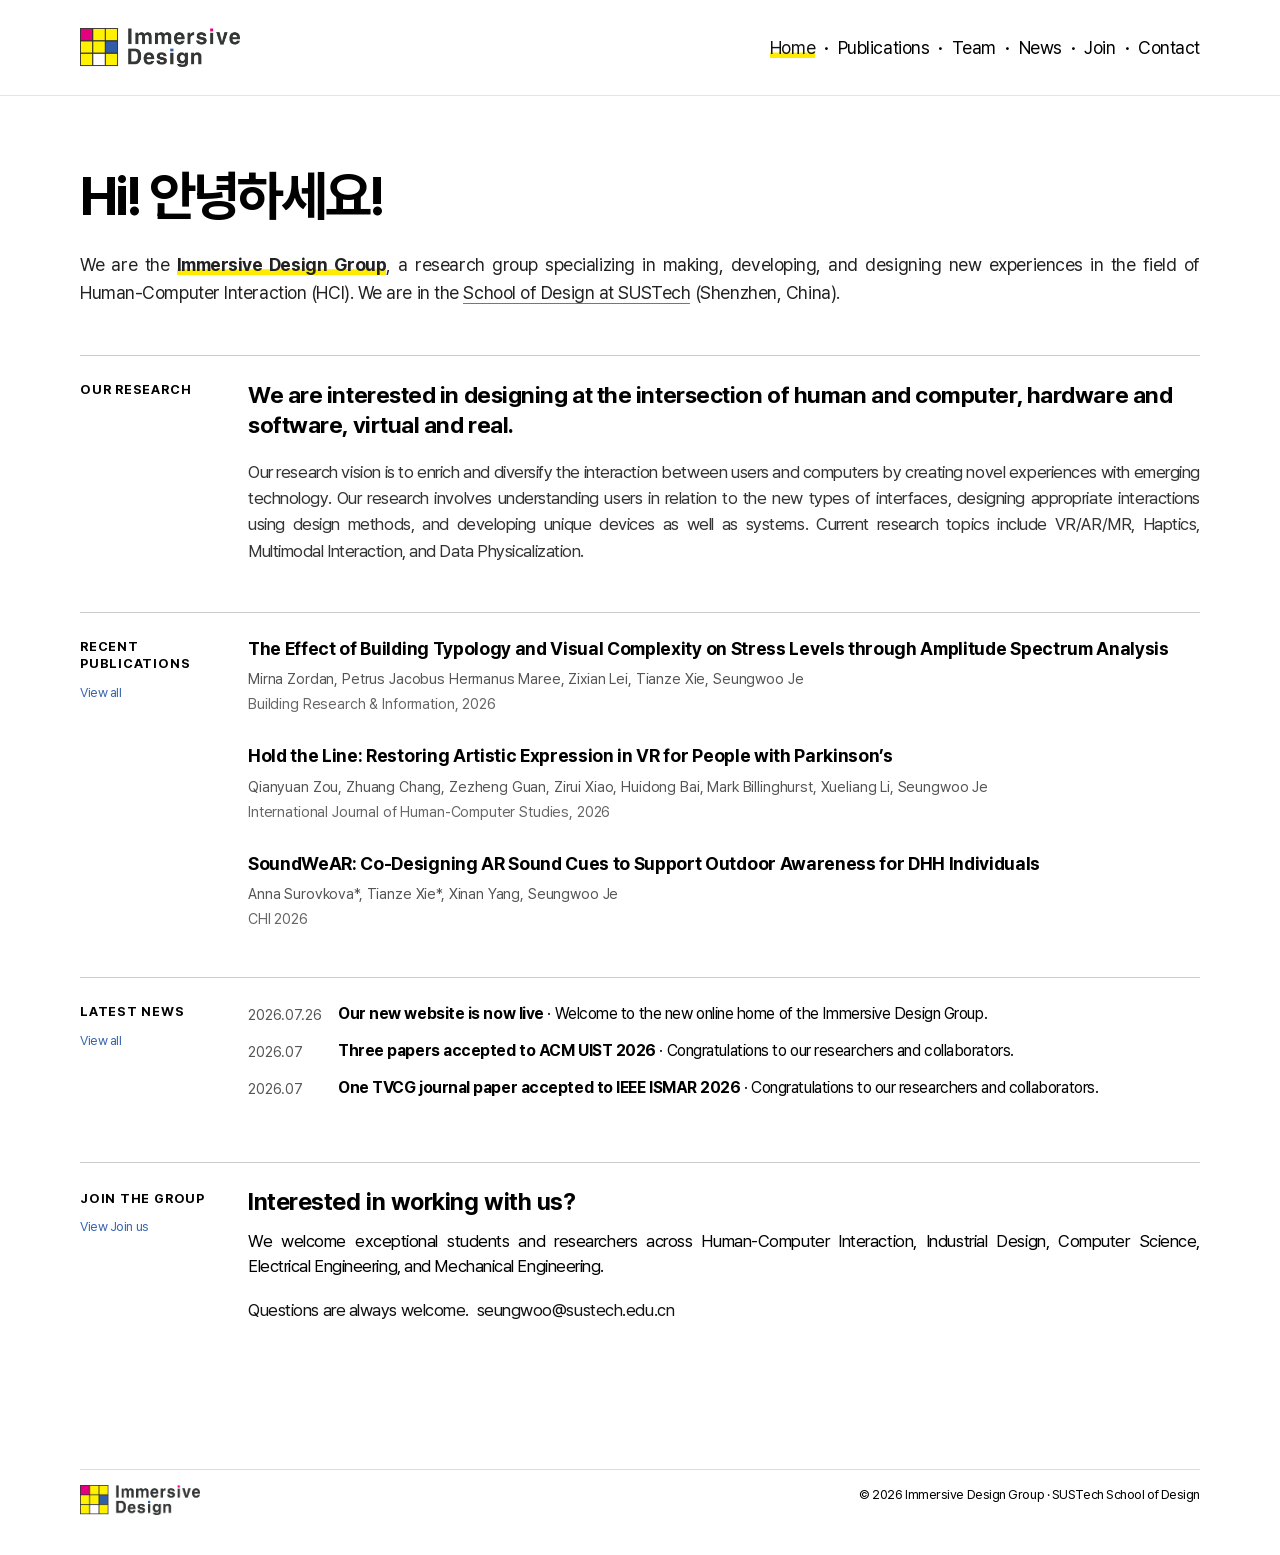
==== index.html @ 9f1e0d4a "Update 2026 conference news and shared feed" ====
<!doctype html>
<html lang="en">
<head>
  <meta charset="UTF-8">
  <meta name="viewport" content="width=device-width,initial-scale=1">
  <title>Immersive Design Group — SUSTech</title>
  <link rel="stylesheet" href="wonder.css">
  <link rel="stylesheet" href="header-motion.css">
  <link rel="stylesheet" href="intro.css">
  <link rel="stylesheet" href="intro-width.css">
  <link rel="stylesheet" href="divider-consistency.css">
<link rel="stylesheet" href="typography.css"><link rel="stylesheet" href="font-base.css"><link rel="stylesheet" href="rhythm.css"><link rel="stylesheet" href="home-layout.css"><link rel="stylesheet" href="home-polish.css"><link rel="stylesheet" href="interaction-fixes.css"><link rel="stylesheet" href="publication-home-tune.css"><link rel="stylesheet" href="nav-active.css"><link rel="stylesheet" href="longform.css"></head>
<body>
  <header class="w-header">
    <a href="index.html"><img src="assets/idg-logo.png" alt="Immersive Design Group"></a>
    <nav><a href="index.html">Home</a><i>·</i><a href="publications.html">Publications</a><i>·</i><a href="people.html">People</a><i>·</i><a href="showcase.html">Showcase</a><i>·</i><a href="news.html">News</a><i>·</i><a href="join.html">Join</a><i>·</i><a href="contact.html">Contact</a></nav>
  </header>
  <main class="w-main">
    <section class="w-hero intro-hero">
      <h1>Hi! 안녕하세요!</h1>
      <p>We are the <strong>Immersive Design Group</strong>, a research group specializing in making, developing, and designing new experiences in the field of Human-Computer Interaction (HCI). We are in the <a href="https://designschool.sustech.edu.cn/">School of Design at SUSTech</a> (Shenzhen, China).</p>
    </section>
    <section class="w-section research-intro">
      <header><h2>Our Research</h2></header>
      <p class="research-statement"><strong>We are interested in designing at the intersection of human and computer, hardware and software, virtual and real.</strong></p>
      <p>Our research vision is to enrich and diversify the interaction between users and computers by creating novel experiences with emerging technology. Our research involves understanding users in relation to the new types of interfaces, designing appropriate interactions using design methods, and developing unique devices as well as systems. Current research topics include VR/AR/MR, Haptics, Multimodal Interaction, and Data Physicalization.</p>
    </section>
    <section class="w-section">
      <header><h2>Recent Publications</h2><a href="publications.html">View all</a></header>
      <div class="w-pubs" data-content="publications"></div>
    </section>
    <section class="w-section">
      <header><h2>Latest News</h2><a href="news.html">View all</a></header>
      <div class="w-news" data-content="news"></div>
    </section>
    <section class="w-section recruitment">
      <div class="recruitment-side"><p class="recruitment-label">Join the group</p><div class="recruitment-actions"><a href="join.html">View Join us</a></div></div>
      <div class="recruitment-content">
        <h2>Interested in working with us?</h2>
        <p>We welcome exceptional students and researchers across Human-Computer Interaction, Industrial Design, Computer Science, Electrical Engineering, and Mechanical Engineering.</p>
        <p class="friendly-note">Questions are always welcome. <span>seungwoo@sustech.edu.cn</span></p>
      </div>
    </section>
  </main>
  <footer class="w-footer"><img src="assets/idg-logo.png" alt=""><p>© 2026 Immersive Design Group · SUSTech School of Design</p></footer>
  <script src="content-data.js?v=20260726"></script><script src="site-render.js?v=20260726"></script><script src="header.js"></script>
</body>
</html>
---- wonder.css ----
:root{--site-width:1120px;--home-width:1000px;--page-pad:40px;--section-gap:58px;--rule:#ddd;--accent:#555;--image-ratio:5/3}*{box-sizing:border-box}body{margin:0;background:#fff;color:#000;font-family:Arial,Helvetica,sans-serif;letter-spacing:-.025em}a{color:inherit}.w-header,.w-main,.w-footer{width:min(1120px,calc(100% - 80px));margin-left:auto;margin-right:auto}.w-header{padding-top:72px;margin-bottom:88px;display:flex;align-items:center;justify-content:space-between}.w-header>a img{display:block;width:clamp(180px,23vw,300px);height:auto}.w-header nav{display:flex;align-items:center;flex-wrap:wrap;justify-content:flex-end}.w-header nav a{font-size:18px;text-decoration:none}.w-header nav a:hover,.w-section header a:hover{color:#555}.w-header nav i{font-style:normal;font-size:20px;margin:0 9px}.w-hero{text-align:center;max-width:920px;margin:0 auto 90px}.w-hero h1{font-size:54px;line-height:1.05;letter-spacing:-.055em;margin:0 auto 22px}.w-hero h1 em{font-style:normal;color:#555}.w-hero p{font-size:20px;line-height:1.55;max-width:850px;margin:0 auto}.w-hero>a{display:inline-block;margin-top:20px;color:#555;font-size:17px;text-decoration:none}.w-section{max-width:1000px;margin:58px auto 0;padding-top:14px;border-top:1px solid #ddd}.w-section header{display:flex;align-items:baseline;justify-content:space-between;margin-bottom:28px}.w-section header h2{font-size:30px;margin:0;letter-spacing:-.045em}.w-section header a{color:#555;text-decoration:none;font-size:17px}.w-grid{display:grid;grid-template-columns:repeat(4,1fr);gap:16px}.w-grid article h3{text-align:center;font-size:17px;margin:8px 0}.w-image{aspect-ratio:5/3;display:grid;place-items:center;font-size:24px;font-weight:bold;background:#eee;overflow:hidden}.ar{background:#dce5fa}.wings{background:#ffeb00}.city{background:#ffeb00}.body{background:#dce5f5}.w-pubs{display:flex;flex-direction:column;gap:19px}.w-pubs h3{font-size:18px;line-height:1.4;margin:0}.w-pubs p{font-size:17px;color:#555;margin:4px 0}.w-pubs b{font-size:17px;color:#555;font-weight:400}.w-news a{display:grid;grid-template-columns:100px 1fr;gap:18px;text-decoration:none;padding-bottom:14px;font-size:17px;line-height:1.4}.w-news time{color:#666}.w-news a:hover span{color:#555}.w-footer{margin-top:120px;margin-bottom:40px;padding-top:15px;border-top:1px solid #ddd;display:flex;justify-content:space-between;align-items:flex-start}.w-footer img{width:clamp(90px,10vw,120px);height:auto}.w-footer p{font-size:14px;margin:0}.contact-head{max-width:800px;margin-bottom:80px}.contact-head h1{font-size:54px;margin:0 0 24px}.contact-head p{font-size:24px;line-height:1.4}.contact-grid{border-top:1px solid #ddd}.contact-grid article{display:grid;grid-template-columns:150px 1.2fr 1fr;gap:30px;padding:32px 0;border-bottom:1px solid #ddd;align-items:start}.contact-grid small{font-size:12px;color:#666}.contact-grid h2{font-size:23px;margin:0}.contact-grid p{font-size:16px;line-height:1.5;margin:0}.contact-grid article>a{grid-column:2;font-size:15px;color:#555}@media(max-width:900px){.w-header,.w-main,.w-footer{width:calc(100% - 44px)}.w-header{padding-top:35px;margin-bottom:55px;flex-direction:column;gap:24px}.w-header>a img{width:clamp(190px,55vw,260px)}.w-header nav{justify-content:center}.w-header nav a{font-size:16px}.w-grid{grid-template-columns:1fr 1fr}.contact-grid article{grid-template-columns:1fr}.contact-grid article>a{grid-column:1}}@media(max-width:560px){.w-hero h1{font-size:38px}.w-hero p{font-size:18px}.w-grid{grid-template-columns:1fr}.w-section header{align-items:flex-start;flex-direction:column;gap:8px}.w-news a{grid-template-columns:1fr;gap:4px}.w-footer{flex-direction:column;gap:18px}.w-footer p{line-height:1.4}}
a{color:inherit}.w-header nav a:hover,.w-news a:hover span{color:#3965b0}.w-section header a,.w-hero>a,.contact-grid article>a{color:#3965b0}.w-hero h1 em,.w-pubs b{color:#111}.ar,.body{background:#eee}.research-intro>p{max-width:900px;font-size:19px;line-height:1.55;margin:0 0 18px}.research-intro .research-statement{font-size:25px;line-height:1.35;margin-bottom:22px}
---- header-motion.css ----
.w-header {
  position: sticky;
  top: 0;
  z-index: 1000;
  width: 100%;
  min-height: 96px;
  margin-bottom: 72px;
  padding: 22px max(40px, calc((100vw - 1120px) / 2));
  background: rgba(255, 255, 255, 0.96);
  border-bottom: 1px solid #e5e5e5;
  backdrop-filter: blur(12px);
  -webkit-backdrop-filter: blur(12px);
}

.w-header > a {
  display: flex;
  align-items: center;
  flex: 0 0 auto;
}

.w-header > a img,
.w-header.is-scrolled > a img {
  display: block;
  width: 160px;
  height: auto;
  transition: none;
}

.mobile-menu-button {
  display: none;
}

@media (max-width: 900px) {
  .w-header {
    display: grid;
    grid-template-columns: 1fr auto;
    align-items: center;
    gap: 0;
    min-height: 80px;
    margin-bottom: 44px;
    padding: 16px 22px;
  }

  .w-header > a {
    justify-self: start;
  }

  .w-header > a img,
  .w-header.is-scrolled > a img {
    width: 150px;
  }

  .mobile-menu-button {
    display: block;
    width: 40px;
    height: 40px;
    padding: 8px;
    border: 0;
    background: transparent;
    cursor: pointer;
  }

  .mobile-menu-button span {
    display: block;
    width: 24px;
    height: 1.5px;
    margin: 5px 0;
    background: #111;
    transition: transform .2s, opacity .2s;
  }

  .mobile-menu-button.is-open span:nth-child(1) {
    transform: translateY(6.5px) rotate(45deg);
  }

  .mobile-menu-button.is-open span:nth-child(2) {
    opacity: 0;
  }

  .mobile-menu-button.is-open span:nth-child(3) {
    transform: translateY(-6.5px) rotate(-45deg);
  }

  .w-header nav {
    display: none;
    grid-column: 1 / -1;
    width: 100%;
    padding: 20px 0 6px;
    margin-top: 14px;
    justify-content: flex-start;
    border-top: 1px solid #ddd;
  }

  .w-header nav.is-open {
    display: flex;
  }

  .w-header nav i {
    margin: 0 7px;
  }
}

@media (prefers-reduced-motion: reduce) {
  .mobile-menu-button span {
    transition: none;
  }
}
---- intro.css ----
.intro-hero{max-width:1000px;margin-bottom:72px;text-align:left}.intro-hero h1{margin:0 0 26px;font-size:clamp(46px,6vw,70px);font-weight:700;letter-spacing:-.055em}.intro-hero>p{max-width:850px;margin:0;font-size:21px;line-height:1.5;color:#222}.intro-hero a{color:#3965b0;text-decoration:none}.intro-hero a:hover{text-decoration:underline}.research-intro{padding-top:16px}.research-intro>p{max-width:880px;font-size:18px;line-height:1.55;margin:0 0 16px;color:#333}.research-intro .research-statement{font-size:27px;line-height:1.3;margin-bottom:18px;color:#000}.recruitment{display:grid;grid-template-columns:170px 1fr;gap:32px;max-width:1000px;margin-top:64px!important;padding:32px 0 8px!important;border-top:2px solid #111}.recruitment-label{margin:3px 0 0!important;font-size:13px!important;font-weight:700;text-transform:uppercase;letter-spacing:.06em}.recruitment-content{max-width:680px}.recruitment-content h2{font-size:30px;line-height:1.2;margin:0 0 14px}.recruitment-content>p{font-size:17px;line-height:1.5;margin:0 0 18px}.recruitment-actions{display:flex;flex-wrap:wrap;gap:10px;margin:22px 0 18px}.recruitment-actions a{display:inline-block;padding:10px 14px;border:1px solid #3965b0;color:#3965b0;text-decoration:none;font-size:15px}.recruitment-actions a:first-child{background:#3965b0;color:#fff}.recruitment-actions a:hover{background:#ffeb00;border-color:#ffeb00;color:#111}.friendly-note{font-size:14px!important;color:#666!important}@media(max-width:720px){.intro-hero{margin-bottom:56px}.intro-hero>p{font-size:18px}.research-intro .research-statement{font-size:23px}.recruitment{grid-template-columns:1fr;gap:14px}.recruitment-content h2{font-size:26px}}
---- intro-width.css ----
.intro-hero>p{width:100%;max-width:none}
---- divider-consistency.css ----
.w-main>.w-section,.w-main>.w-section.recruitment{border-top:1px solid #ccc!important}
---- typography.css ----
:root{--type-page:54px;--type-section:30px;--type-card:18px;--type-body:18px;--type-meta:15px;--type-small:13px;--leading-body:1.55}body{font-size:var(--type-body);line-height:var(--leading-body)}.w-header nav a,.nav nav a{font-size:18px;line-height:1.2}.w-hero h1,.list-head h1,.contact-head h1,.text-page h1,.page-hero h1{font-size:var(--type-page);line-height:1.05}.w-section header h2,.year-group>h2,.people-section>h2,.text-page h2,.group-label,.section-title h2,.pub-title h2{font-size:var(--type-section);line-height:1.15}.w-grid h3,.w-pubs h3,.paper h3,.person h3,.showcase-card h2,.news-cards h2,.pub-card h2{font-size:var(--type-card);line-height:1.4}.w-hero p,.research-intro>p,.text-page p,.contact-head p,.contact-grid p,.paper p,.person p,.showcase-card p,.news-cards p,.pub-card p{font-size:var(--type-body);line-height:var(--leading-body)}.w-pubs p,.w-pubs b,.paper b,.w-news a,.contact-grid h2{font-size:var(--type-body)}.label,.kicker,time,small,.venue,.authors,.showcase-card small,.news-cards small{font-size:var(--type-small)}.w-section header a,.doi-link,.text-contact a,.contact-grid article>a{font-size:var(--type-meta)}.w-footer p,footer p{font-size:var(--type-small)}.friendly-note{font-size:var(--type-body);color:#222}@media(max-width:640px){:root{--type-page:40px;--type-section:26px;--type-card:18px;--type-body:17px;--type-meta:15px;--type-small:13px}.w-header nav a,.nav nav a{font-size:16px}}
---- font-base.css ----
@font-face{font-family:Pretendard;src:url('assets/fonts/PretendardVariable.woff2') format('woff2-variations');font-weight:45 920;font-style:normal;font-display:swap}html,body,button,input,textarea,select{font-family:Pretendard,Arial,sans-serif!important}
---- rhythm.css ----
body{line-height:1.5}.w-main p,.text-page p,.contact-grid p,.news-copy p{line-height:1.55}.w-hero h1,.list-head h1,.contact-head h1,.text-page h1,.news-head h1{line-height:1.06}.w-section{margin-top:56px;padding-top:16px}.w-section header{margin-bottom:22px}.w-section h2,.people-section h2,.year-group>h2,.text-page h2{line-height:1.18}.research-intro>p{line-height:1.55}.research-intro .research-statement{line-height:1.3;margin-bottom:18px}.w-pubs{gap:0}.w-pubs article{margin:0 0 22px}.w-pubs article:last-child{margin-bottom:0}.w-pubs h3{line-height:1.35;margin:0 0 4px}.w-pubs p,.w-pubs b{line-height:1.42}.w-news a{line-height:1.4;padding:4px 0 12px}.paper{margin-bottom:28px}.paper h3{line-height:1.35}.paper p,.paper b{line-height:1.42}.person p,.showcase-card p{line-height:1.45}
---- home-layout.css ----
.w-main>.w-section{display:grid;grid-template-columns:150px minmax(0,1fr);column-gap:18px;align-items:start;margin-top:56px;padding:32px 0 8px;border-top:1px solid #ccc}.w-main>.w-section>header{display:block;margin:2px 0 0}.w-main>.w-section>header h2,.recruitment-label{font-size:13px;line-height:1.3;font-weight:700;text-transform:uppercase;letter-spacing:.06em;margin:0}.w-main>.w-section>header a{display:block;margin-top:10px;font-size:13px}.research-intro>p,.w-main>.w-section>.w-pubs,.w-main>.w-section>.w-news,.w-main>.w-section>.recruitment-content{grid-column:2}.research-intro .research-statement{font-size:28px;line-height:1.28;margin:0 0 18px}.research-intro>p:last-child{font-size:17px;line-height:1.55;margin:0}.w-pubs article{margin-bottom:24px}.w-pubs article:last-child{margin-bottom:0}.w-pubs h3{font-size:18px;line-height:1.35;margin-bottom:4px}.w-pubs p,.w-pubs b{font-size:16px;line-height:1.45}.home-news-row{display:grid;grid-template-columns:82px minmax(0,1fr);gap:8px;padding:0 0 14px;font-size:16px;line-height:1.45}.home-news-row time{font-size:13px;color:#666;padding-top:2px}.home-news-row span{min-width:0}.recruitment{margin-top:64px!important;padding-top:32px!important;border-top:1px solid #111!important}.recruitment-side{grid-column:1}.recruitment-label{margin:2px 0 0!important}.recruitment-actions{margin:14px 0 0}.recruitment-actions a{display:inline-block;padding:8px 10px;background:#3965b0;color:#fff;text-decoration:none;font-size:13px;line-height:1.25}.recruitment-actions a:hover{background:#ffeb00;color:#111}.recruitment-content{max-width:680px}.recruitment-content h2{font-size:30px;line-height:1.2;margin:0 0 14px}.recruitment-content>p{font-size:17px;line-height:1.5;margin:0 0 18px}.friendly-note{font-size:15px!important;color:#555!important}.friendly-note span{margin-left:4px;color:#555}@media(max-width:720px){.w-main>.w-section{grid-template-columns:1fr;row-gap:18px;padding-top:24px}.research-intro>p,.w-main>.w-section>.w-pubs,.w-main>.w-section>.w-news,.w-main>.w-section>.recruitment-content,.recruitment-side{grid-column:1}.w-main>.w-section>header a{display:inline-block;margin-left:10px}.home-news-row{grid-template-columns:68px minmax(0,1fr);gap:6px}.research-intro .research-statement{font-size:23px}.recruitment-actions{margin-top:10px}}
---- home-polish.css ----
.intro-hero>p>strong{font-weight:700;box-shadow:inset 0 -.32em 0 #ffeb00}.intro-hero>p>a{color:inherit!important;text-decoration:none!important;border-bottom:1px solid #777}.intro-hero>p>a:hover{color:inherit!important;border-bottom-color:#111}.intro-hero{margin-bottom:48px}.w-main>.w-section{margin-top:40px;padding-top:24px}.research-intro .research-statement{font-size:23px;line-height:1.32}.w-pubs h3{margin:0 0 1px!important;line-height:1.3}.w-pubs p{margin:0!important;line-height:1.35}.w-pubs b{display:block;margin:0!important;line-height:1.35}.recruitment{margin-top:40px!important;padding-top:24px!important}.recruitment-content h2{font-size:24px;line-height:1.25;margin-bottom:12px}.recruitment-actions{margin:10px 0 0!important}.recruitment-actions a,.recruitment-actions a:hover{display:block!important;margin:0!important;padding:0!important;border:0!important;background:transparent!important;color:#3965b0!important;font-size:13px!important;line-height:1.3!important;text-decoration:none!important;box-shadow:none!important}.recruitment-actions a:hover{text-decoration:underline!important}.friendly-note{font-size:17px!important;line-height:1.5!important;color:#111!important;margin-top:16px!important}.friendly-note span{color:#111;margin-left:4px}@media(max-width:720px){.intro-hero{margin-bottom:40px}.w-main>.w-section{margin-top:32px;padding-top:20px}.research-intro .research-statement{font-size:21px}.recruitment{margin-top:32px!important}.recruitment-content h2{font-size:22px}}
---- interaction-fixes.css ----
.intro-hero>p>a:hover{color:#3965b0!important;border-bottom-color:#3965b0}.w-main>.w-section>header>a{color:#3965b0!important;cursor:pointer;text-decoration:none;text-underline-offset:3px}.w-main>.w-section>header>a:hover,.w-main>.w-section>header>a:focus-visible{color:#3965b0!important;text-decoration:underline}@media(max-width:720px){.w-main>.w-section>header{display:flex;align-items:baseline;gap:10px;flex-wrap:wrap}.w-main>.w-section>header a{display:inline-block;margin:0;font-size:13px}}
---- publication-home-tune.css ----
.w-pubs article{margin:0 0 30px}.w-pubs article:last-child{margin-bottom:0}.w-pubs h3{font-size:18px!important;line-height:1.35!important;font-weight:700!important;letter-spacing:-.018em!important;margin:0 0 7px!important}.w-pubs p{font-size:14.5px!important;line-height:1.45!important;font-weight:400!important;letter-spacing:-.01em!important;color:#555!important;margin:0 0 4px!important}.w-pubs b{display:block;font-size:14.5px!important;line-height:1.45!important;font-weight:400!important;letter-spacing:-.01em!important;color:#666!important;margin:0!important}.home-news-row time{font-size:14.5px!important;line-height:1.45!important;font-weight:400!important;letter-spacing:-.01em!important;color:#555!important}@media(max-width:640px){.w-pubs h3{font-size:17px!important;line-height:1.38!important}.w-pubs p,.w-pubs b,.home-news-row time{font-size:14px!important;line-height:1.45!important}}
---- nav-active.css ----
.w-header nav a.is-active{color:#111;box-shadow:inset 0 -.3em 0 #ffeb00}
---- longform.css ----
.intro-hero>p,.research-intro>p:last-child,.recruitment-content>p:not(.friendly-note),.text-page>p:not(.text-contact),.contact-head>p,.contact-grid article>p,.list-head>p,.pi-bio,.news-copy>p:last-child{text-align:justify;text-justify:inter-word;hyphens:none;-webkit-hyphens:none;word-break:normal;overflow-wrap:normal}
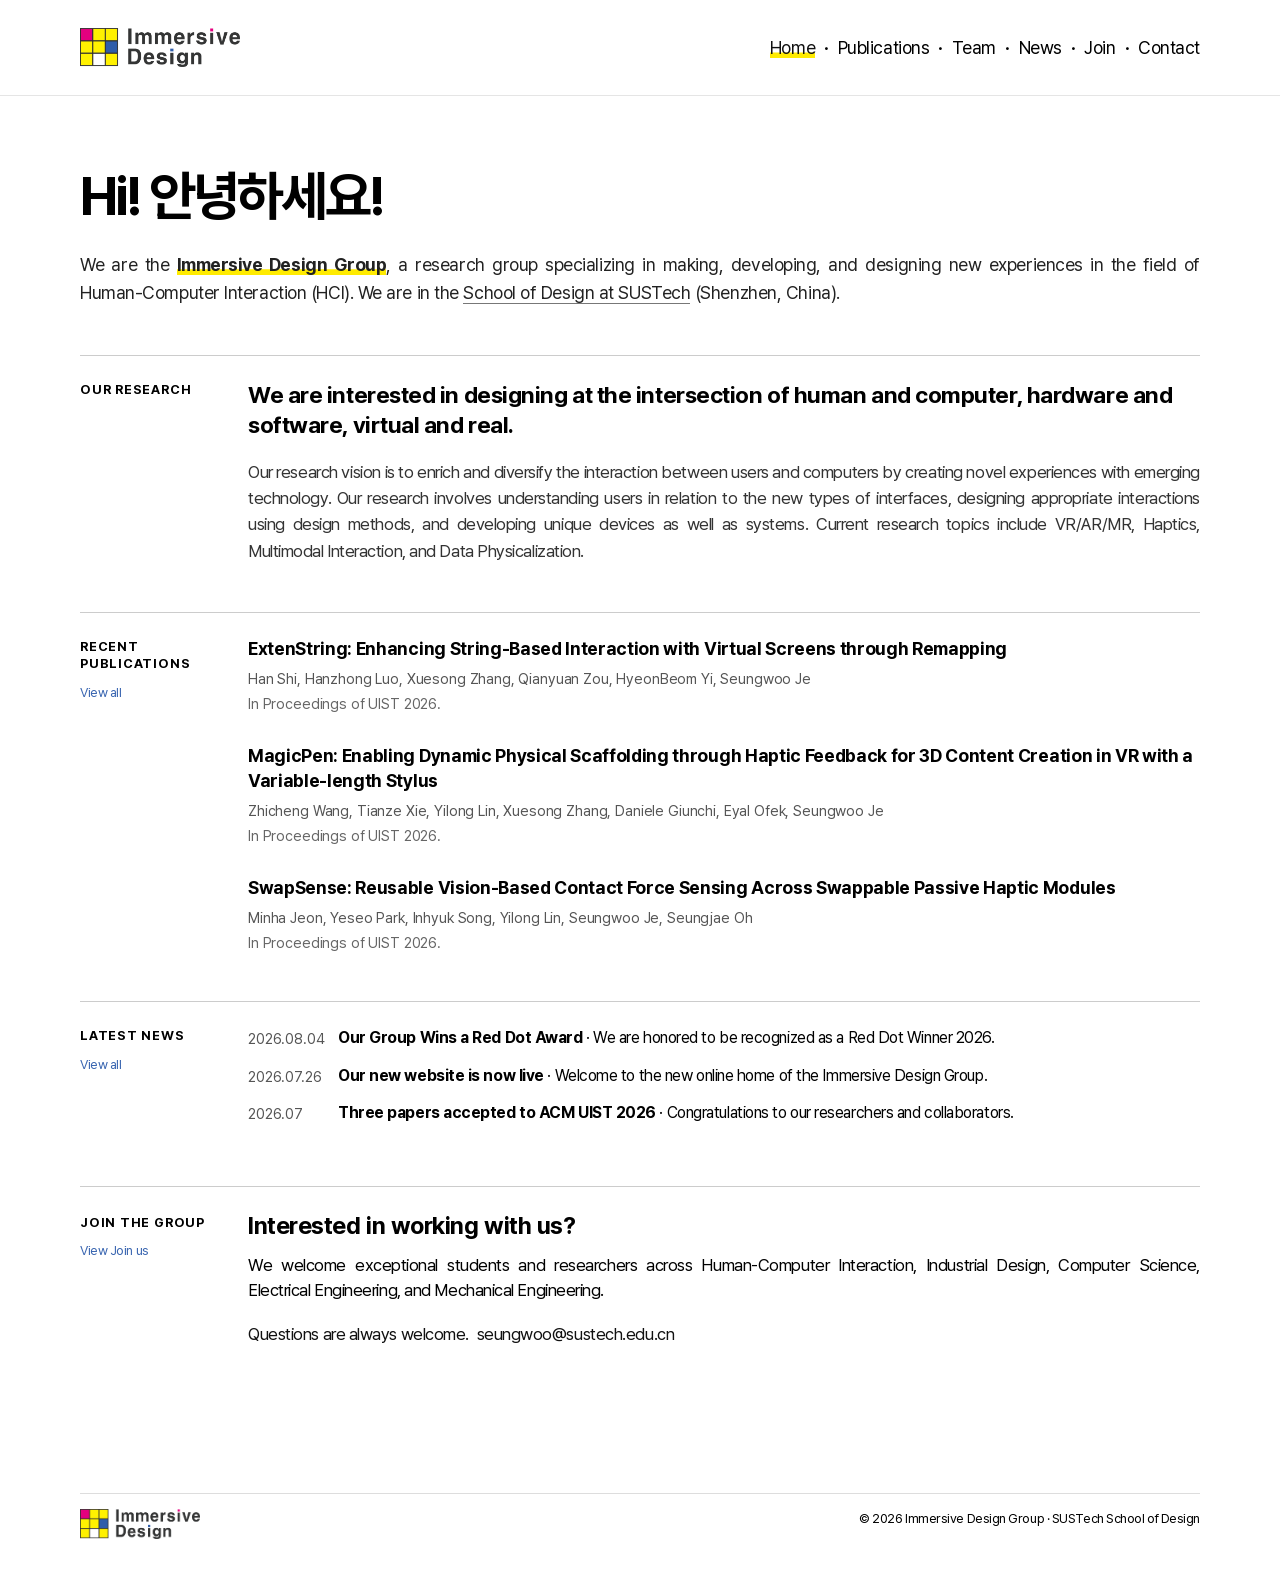
==== commit fade4be4: "Add IDG favicon" ====
--- a/index.html
+++ b/index.html
@@ -3,6 +3,7 @@
 <head>
   <meta charset="UTF-8">
   <meta name="viewport" content="width=device-width,initial-scale=1">
+  <link rel="icon" type="image/png" href="assets/favicon.png">
   <title>Immersive Design Group — SUSTech</title>
   <link rel="stylesheet" href="wonder.css">
   <link rel="stylesheet" href="header-motion.css">
@@ -46,3 +47,4 @@
   <script src="content-data.js?v=20260726"></script><script src="site-render.js?v=20260726"></script><script src="header.js"></script>
 </body>
 </html>
+
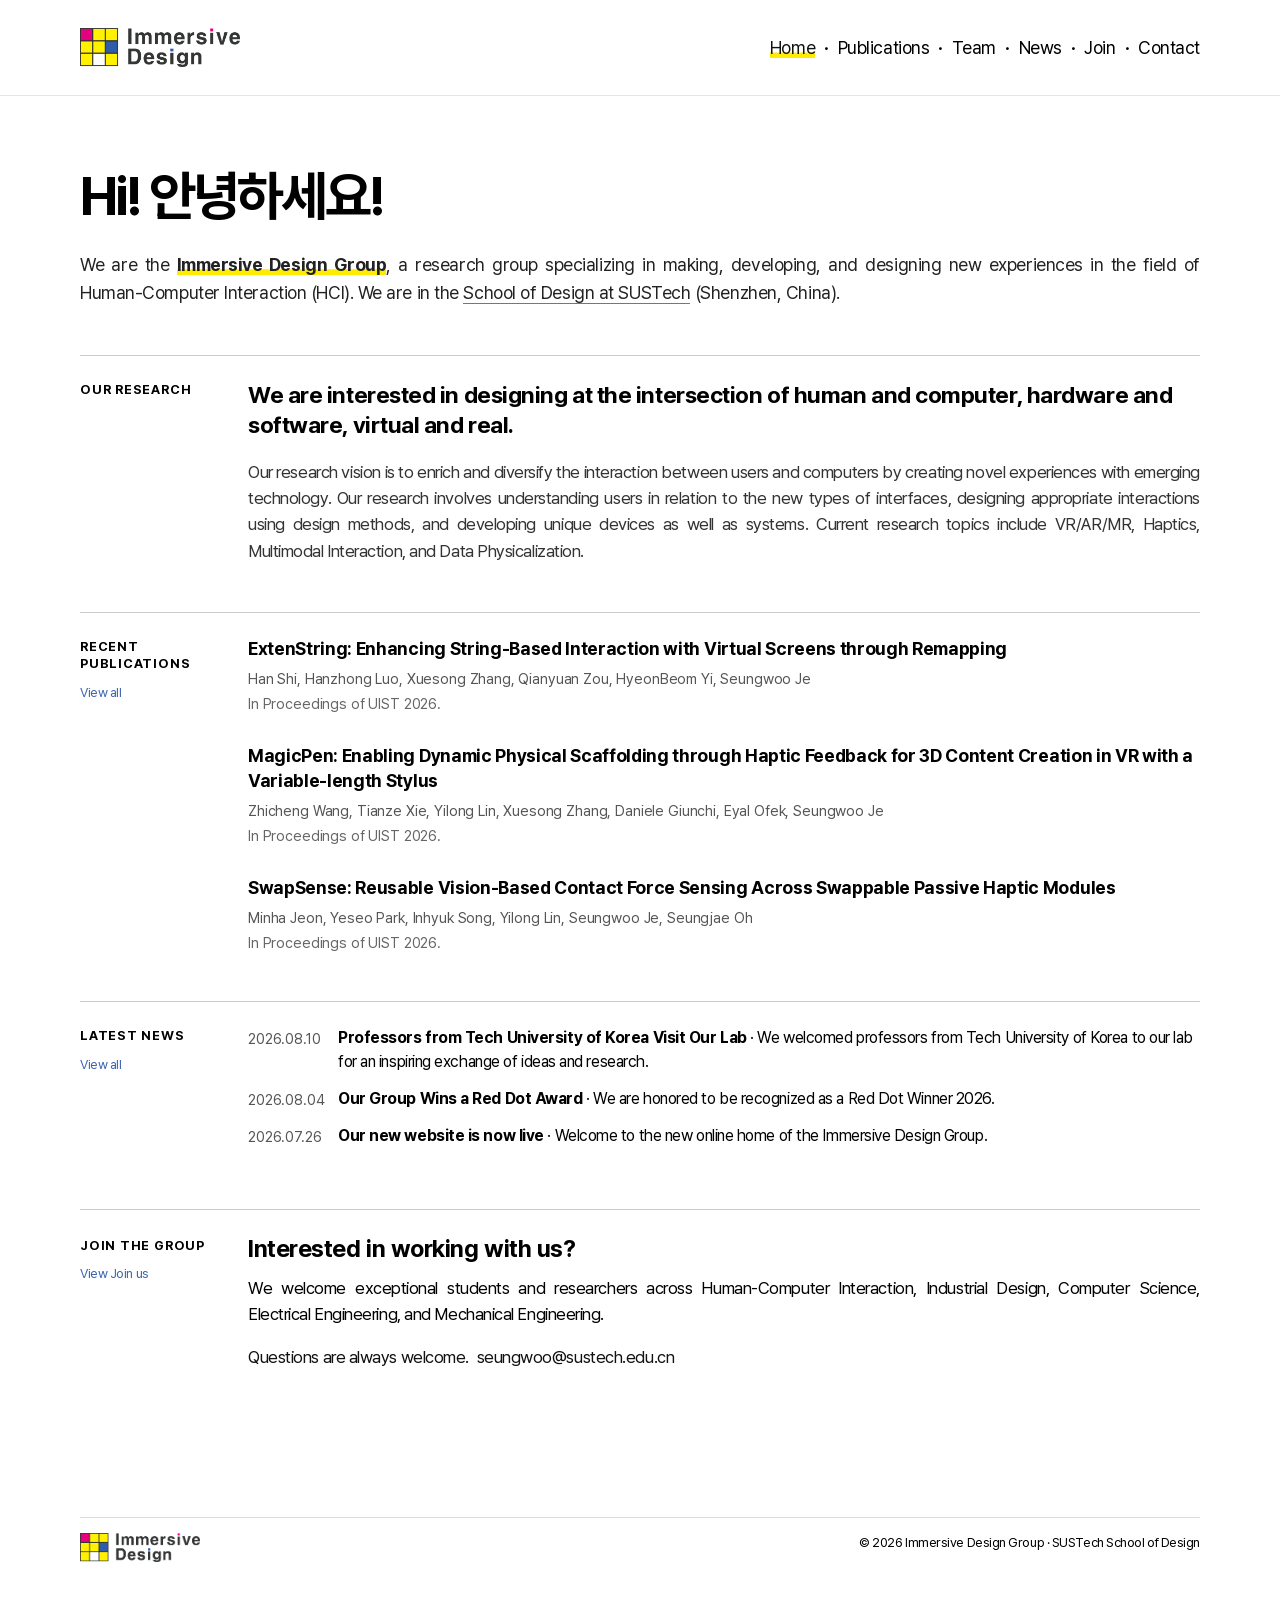
==== commit 94d1dff2: "Add Tech University of Korea lab visit news" ====
--- a/index.html
+++ b/index.html
@@ -44,7 +44,7 @@
     </section>
   </main>
   <footer class="w-footer"><img src="assets/idg-logo.png" alt=""><p>© 2026 Immersive Design Group · SUSTech School of Design</p></footer>
-  <script src="content-data.js?v=20260726"></script><script src="site-render.js?v=20260726"></script><script src="header.js"></script>
+  <script src="content-data.js?v=20260810"></script><script src="site-render.js?v=20260726"></script><script src="header.js"></script>
 </body>
 </html>
 
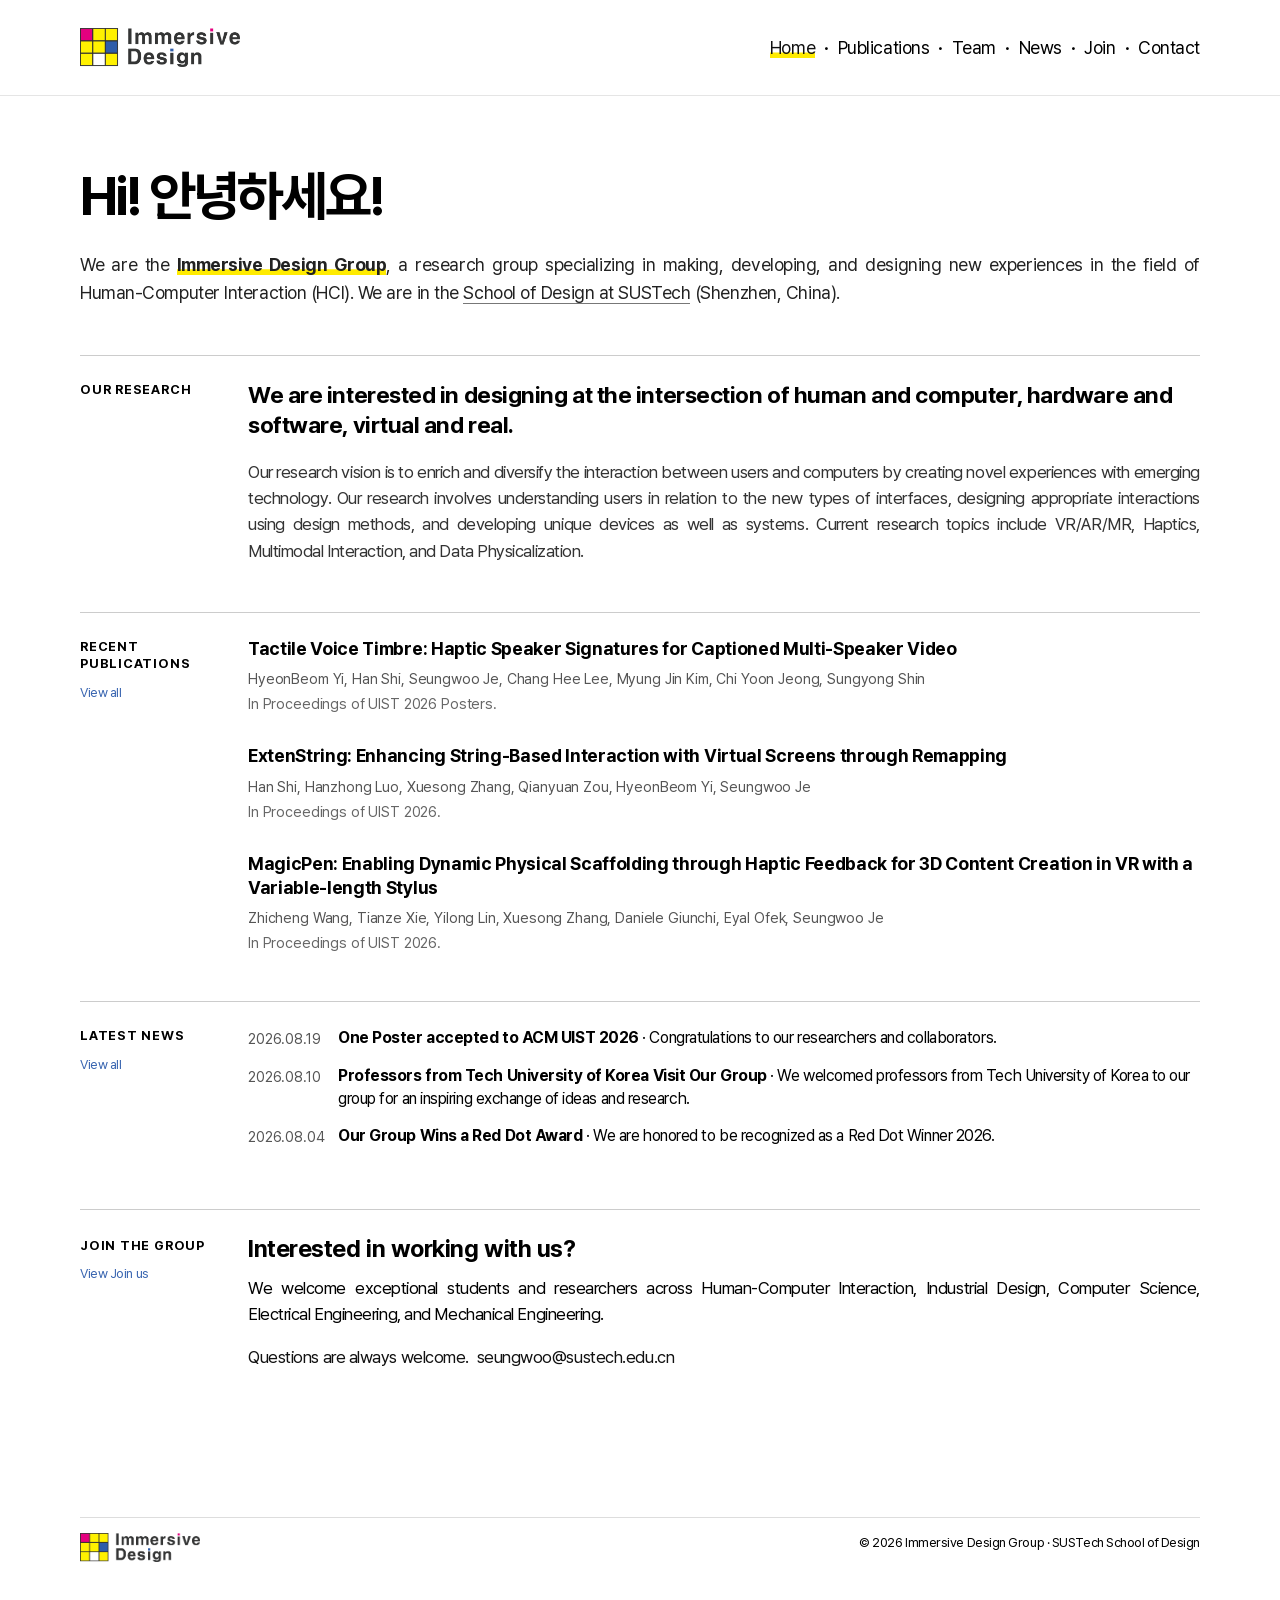
==== commit 2630b315: "Add UIST 2026 poster news" ====
--- a/index.html
+++ b/index.html
@@ -14,7 +14,7 @@
 <body>
   <header class="w-header">
     <a href="index.html"><img src="assets/idg-logo.png" alt="Immersive Design Group"></a>
-    <nav><a href="index.html">Home</a><i>·</i><a href="publications.html">Publications</a><i>·</i><a href="people.html">People</a><i>·</i><a href="showcase.html">Showcase</a><i>·</i><a href="news.html">News</a><i>·</i><a href="join.html">Join</a><i>·</i><a href="contact.html">Contact</a></nav>
+    <nav><a href="index.html">Home</a><i>·</i><a href="publications.html">Publications</a><i>·</i><a href="people.html">People</a><i>·</i><a href="news.html">News</a><i>·</i><a href="join.html">Join</a><i>·</i><a href="contact.html">Contact</a></nav>
   </header>
   <main class="w-main">
     <section class="w-hero intro-hero">
@@ -44,7 +44,6 @@
     </section>
   </main>
   <footer class="w-footer"><img src="assets/idg-logo.png" alt=""><p>© 2026 Immersive Design Group · SUSTech School of Design</p></footer>
-  <script src="content-data.js?v=20260810"></script><script src="site-render.js?v=20260726"></script><script src="header.js"></script>
+  <script src="content-data.js?v=20260819"></script><script src="site-render.js?v=20260726"></script><script src="header.js"></script>
 </body>
 </html>
-
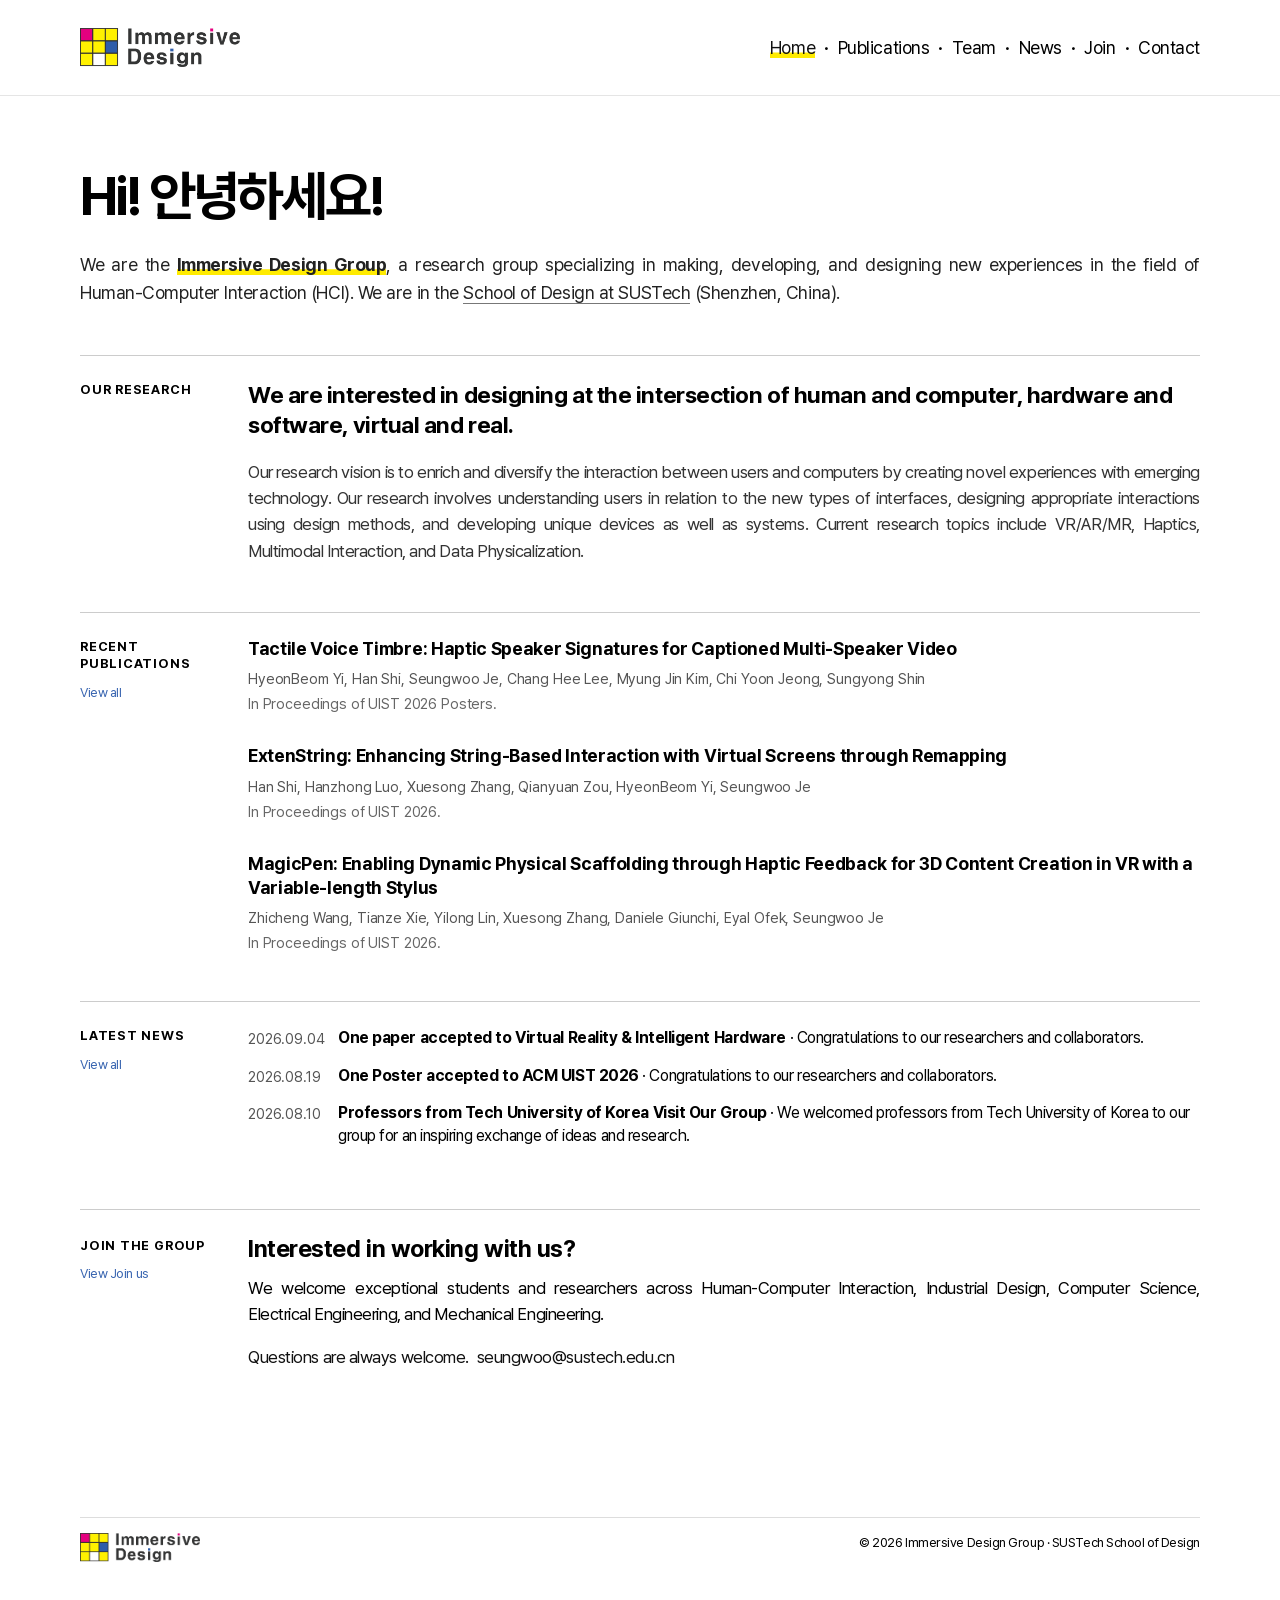
==== commit 7600350e: "Add Virtual Reality & Intelligent Hardware acceptance news" ====
--- a/index.html
+++ b/index.html
@@ -44,6 +44,6 @@
     </section>
   </main>
   <footer class="w-footer"><img src="assets/idg-logo.png" alt=""><p>© 2026 Immersive Design Group · SUSTech School of Design</p></footer>
-  <script src="content-data.js?v=20260819"></script><script src="site-render.js?v=20260726"></script><script src="header.js"></script>
+  <script src="content-data.js?v=20260904"></script><script src="site-render.js?v=20260726"></script><script src="header.js"></script>
 </body>
 </html>
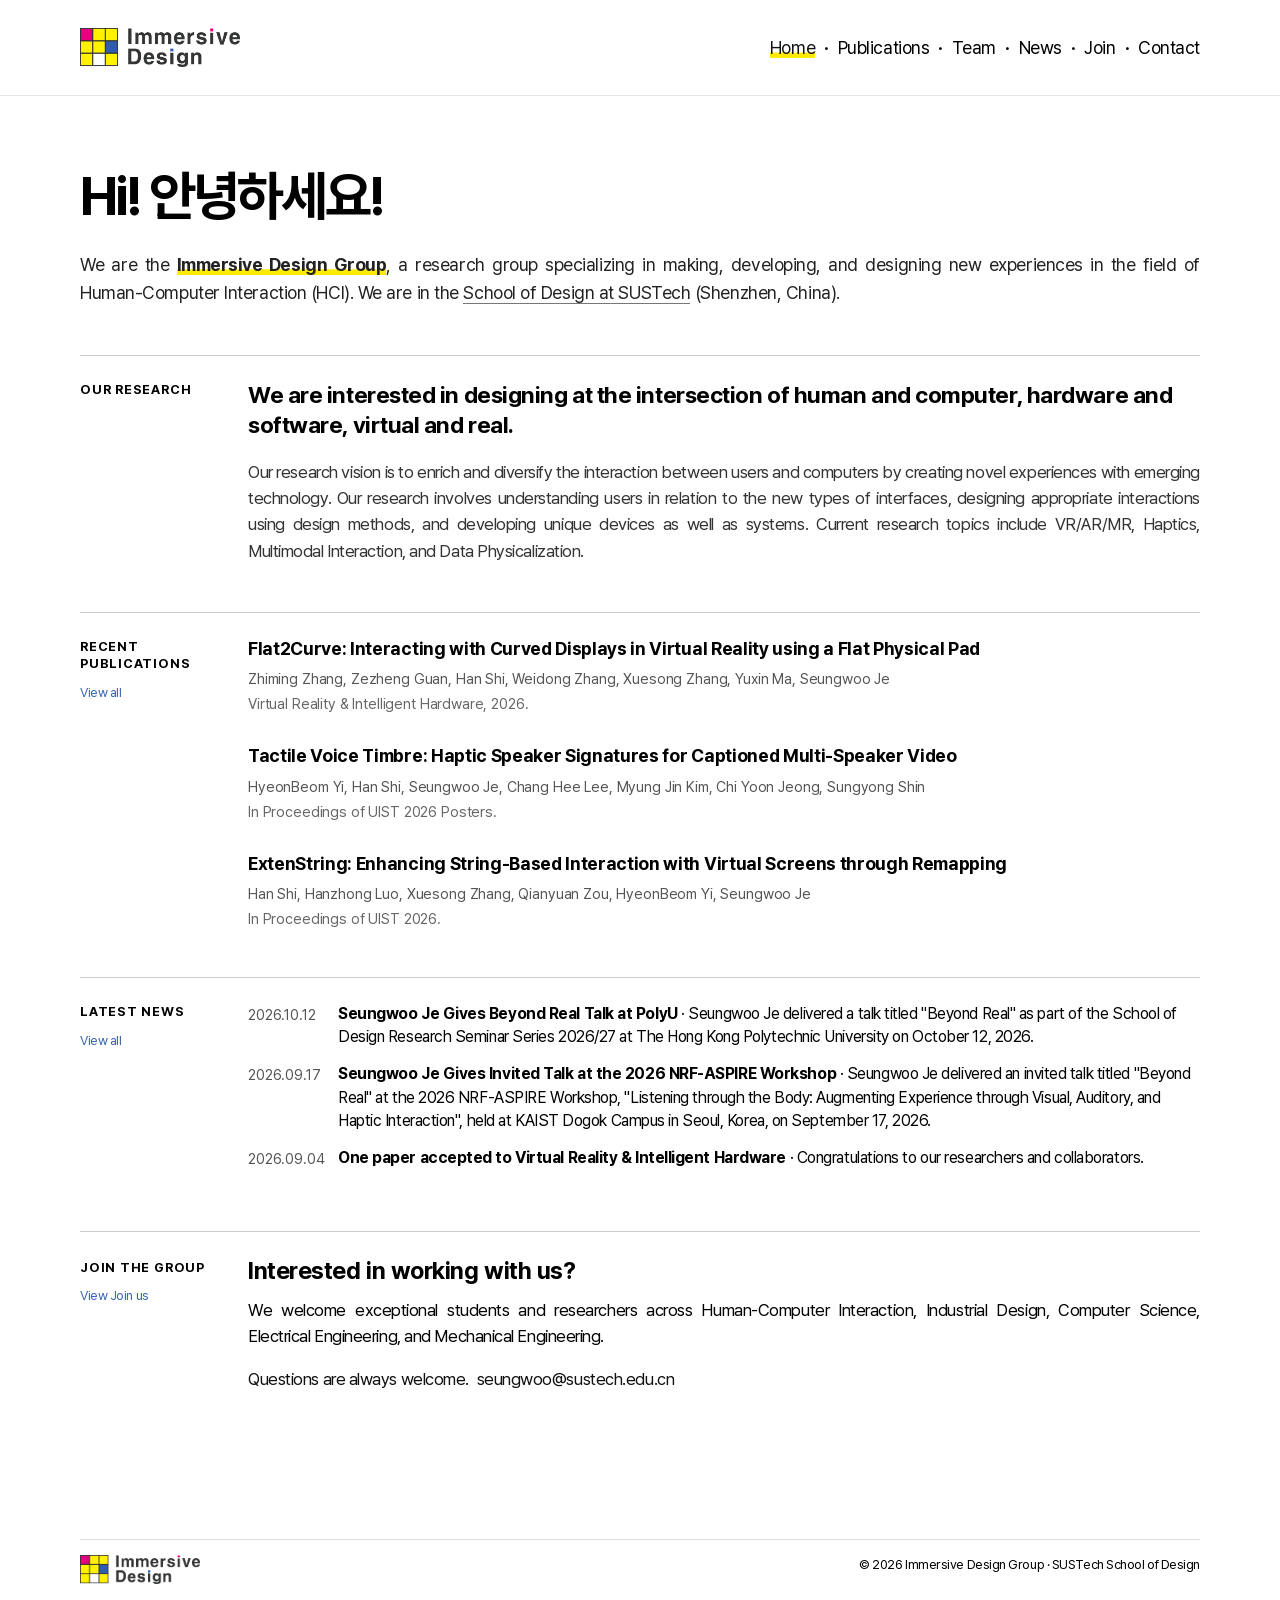
==== commit b9bb290a: "Refresh news data cache for October talk updates" ====
--- a/index.html
+++ b/index.html
@@ -44,6 +44,6 @@
     </section>
   </main>
   <footer class="w-footer"><img src="assets/idg-logo.png" alt=""><p>© 2026 Immersive Design Group · SUSTech School of Design</p></footer>
-  <script src="content-data.js?v=20260904"></script><script src="site-render.js?v=20260726"></script><script src="header.js"></script>
+  <script src="content-data.js?v=20261026"></script><script src="site-render.js?v=20260726"></script><script src="header.js"></script>
 </body>
 </html>
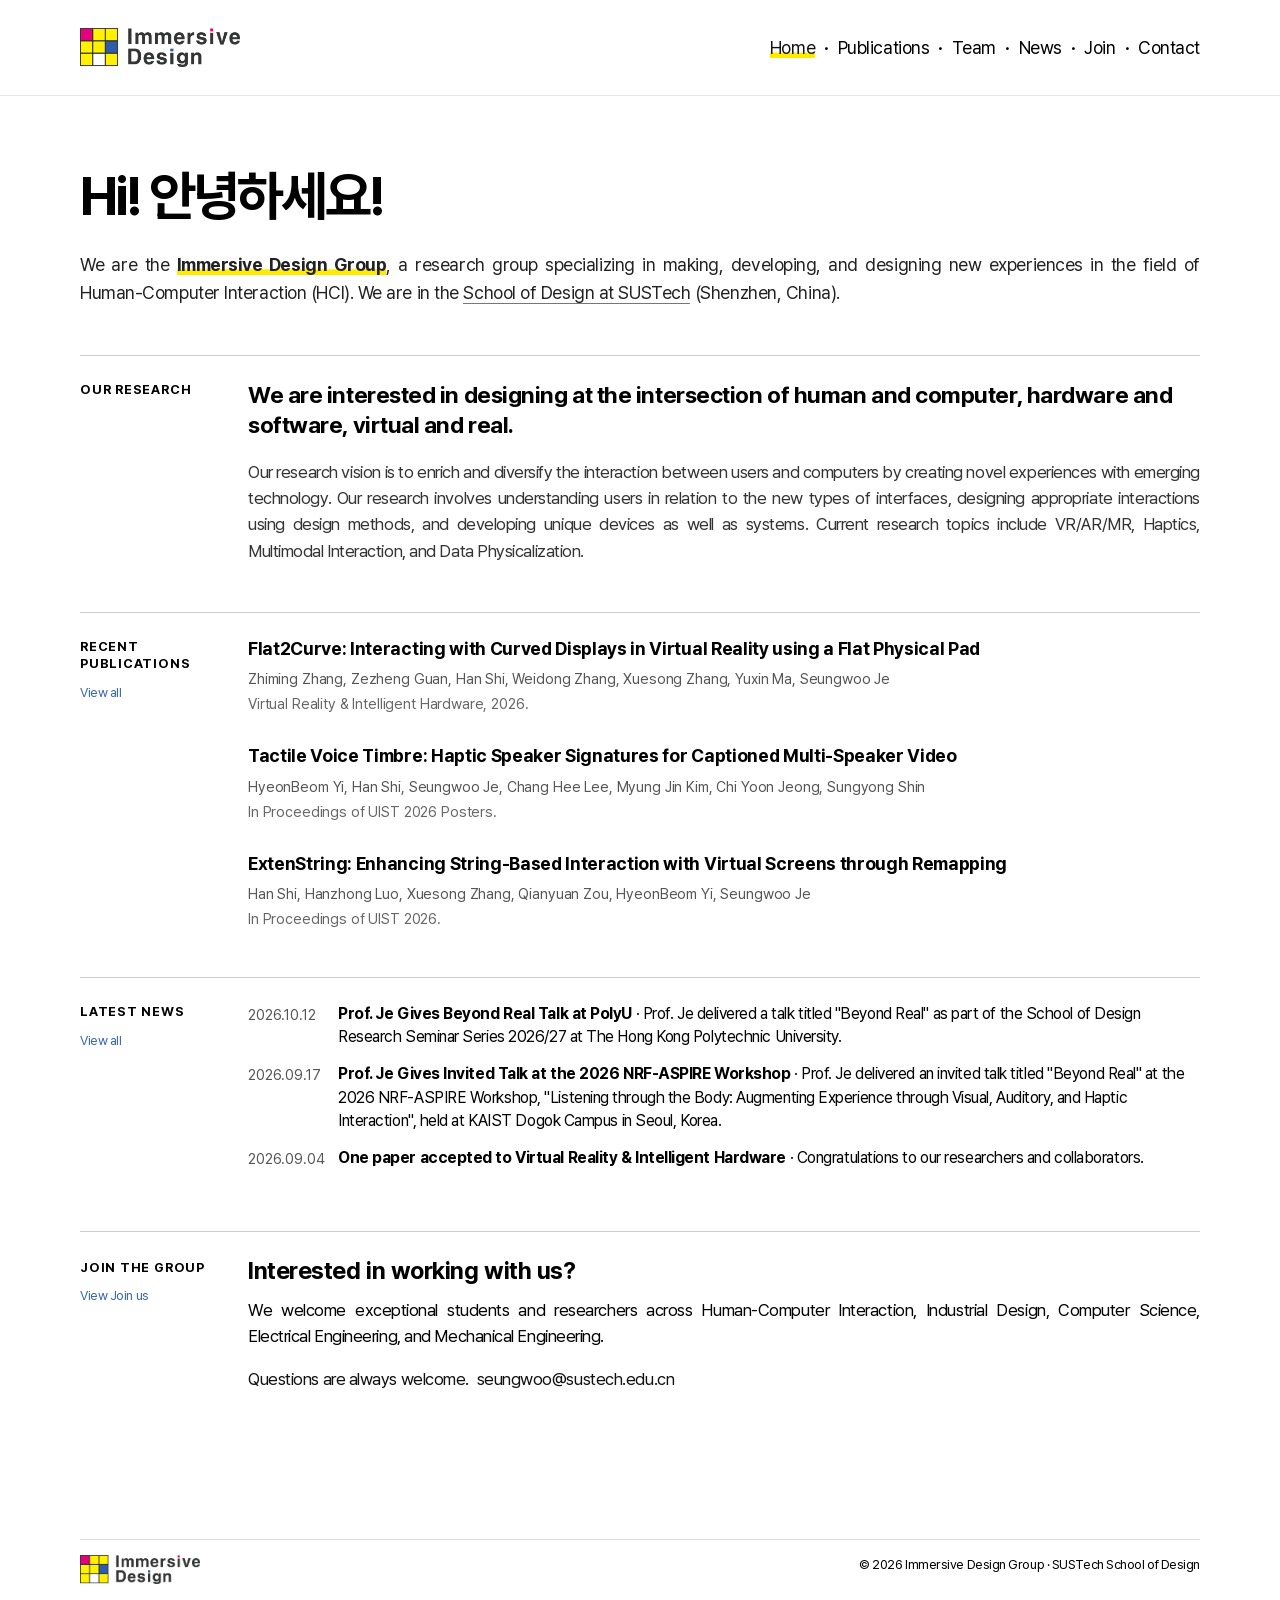
==== commit d2829c59: "Refine talk news wording and fill workshop photo" ====
--- a/index.html
+++ b/index.html
@@ -44,6 +44,6 @@
     </section>
   </main>
   <footer class="w-footer"><img src="assets/idg-logo.png" alt=""><p>© 2026 Immersive Design Group · SUSTech School of Design</p></footer>
-  <script src="content-data.js?v=20261026"></script><script src="site-render.js?v=20260726"></script><script src="header.js"></script>
+  <script src="content-data.js?v=20261026-2"></script><script src="site-render.js?v=20260726"></script><script src="header.js"></script>
 </body>
 </html>
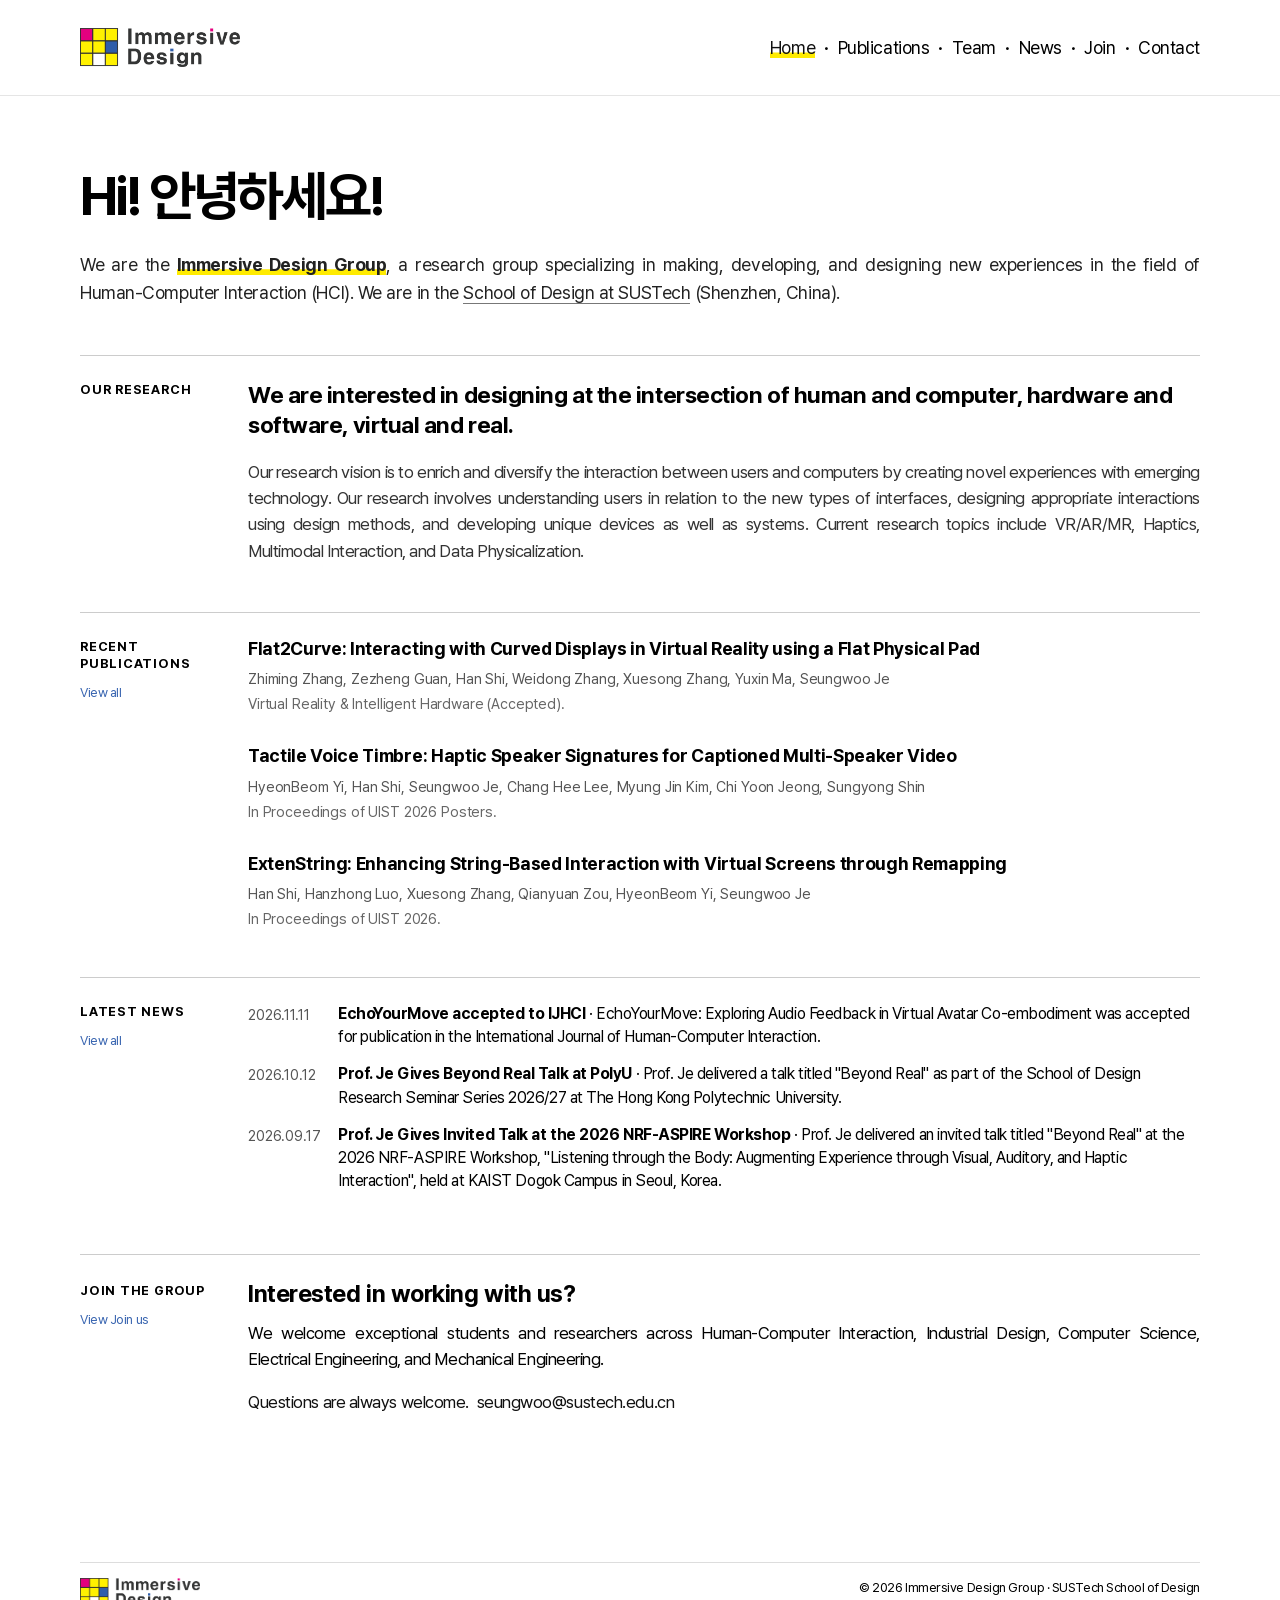
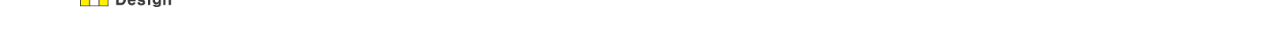
==== commit 1593501d: "Announce EchoYourMove acceptance and update Flat2Curve status" ====
--- a/index.html
+++ b/index.html
@@ -44,6 +44,6 @@
     </section>
   </main>
   <footer class="w-footer"><img src="assets/idg-logo.png" alt=""><p>© 2026 Immersive Design Group · SUSTech School of Design</p></footer>
-  <script src="content-data.js?v=20261026-2"></script><script src="site-render.js?v=20260726"></script><script src="header.js"></script>
+  <script src="content-data.js?v=20261111"></script><script src="site-render.js?v=20260726"></script><script src="header.js"></script>
 </body>
 </html>
